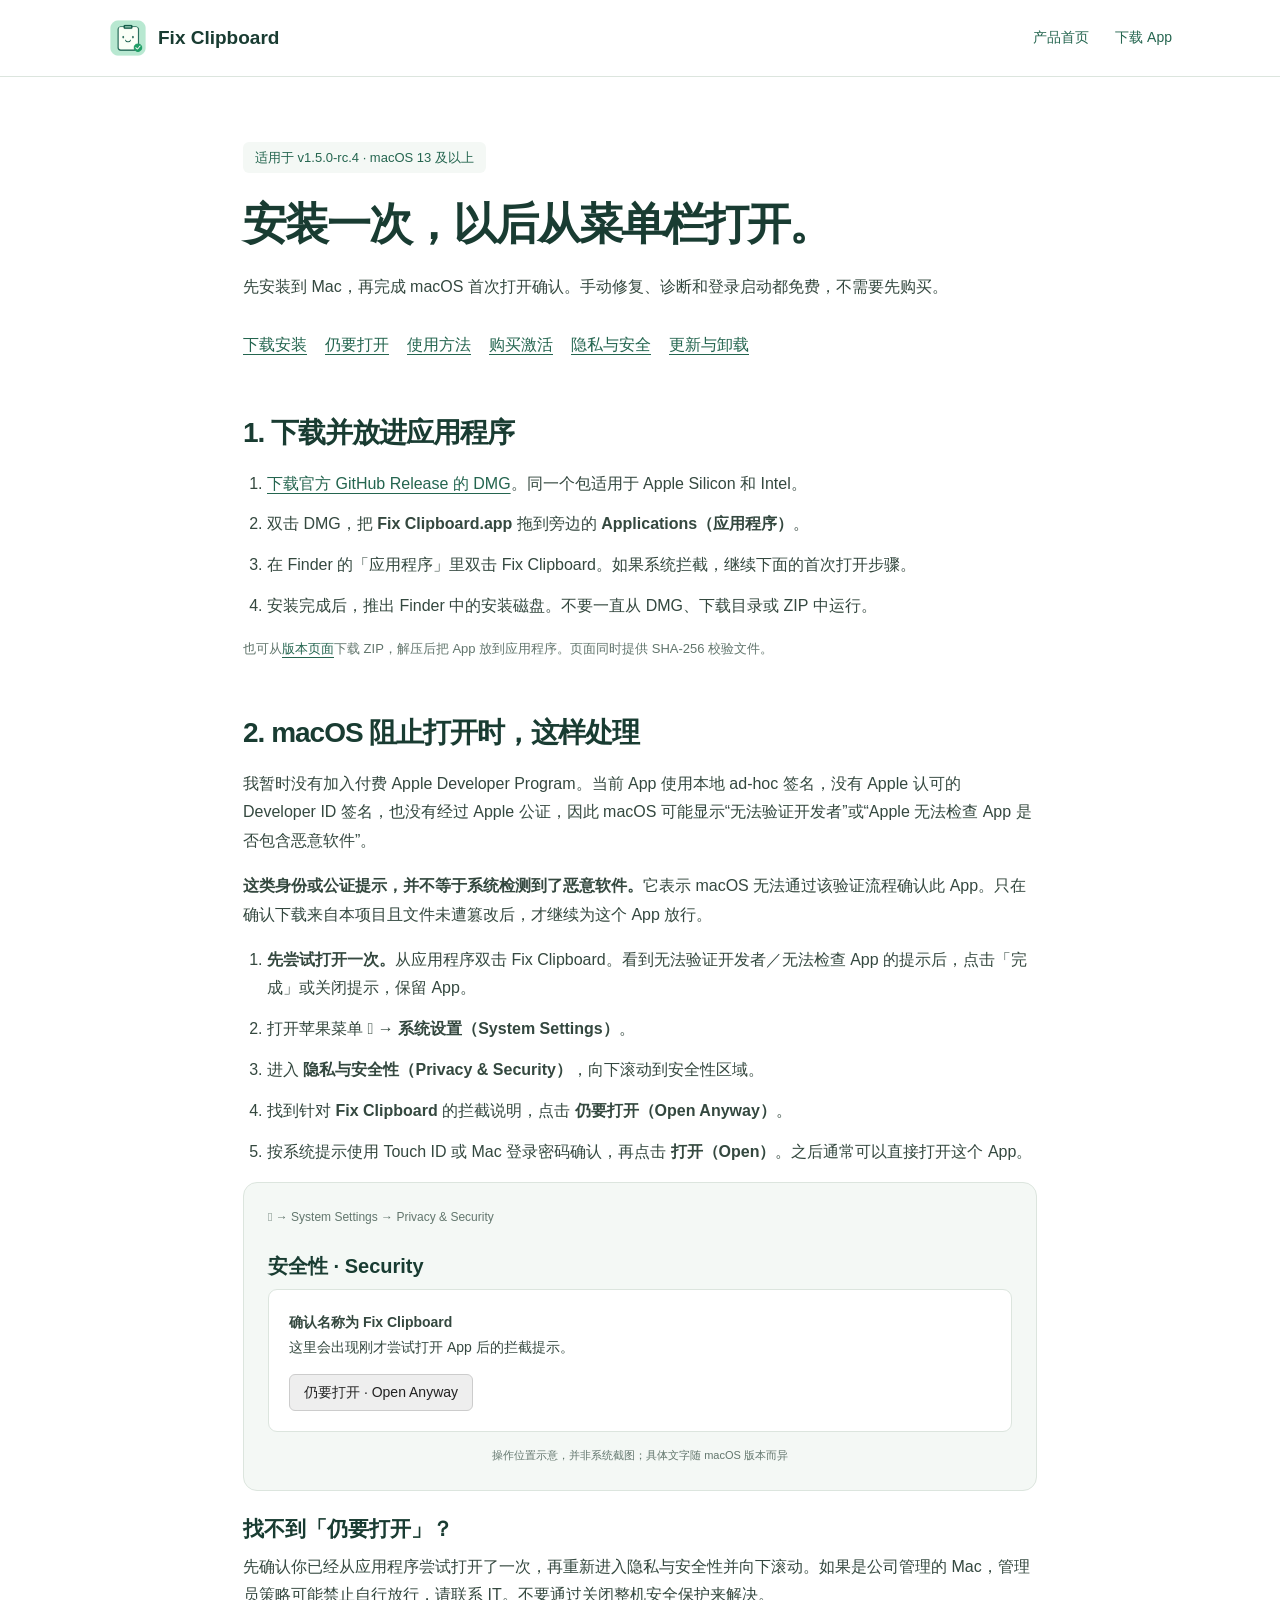
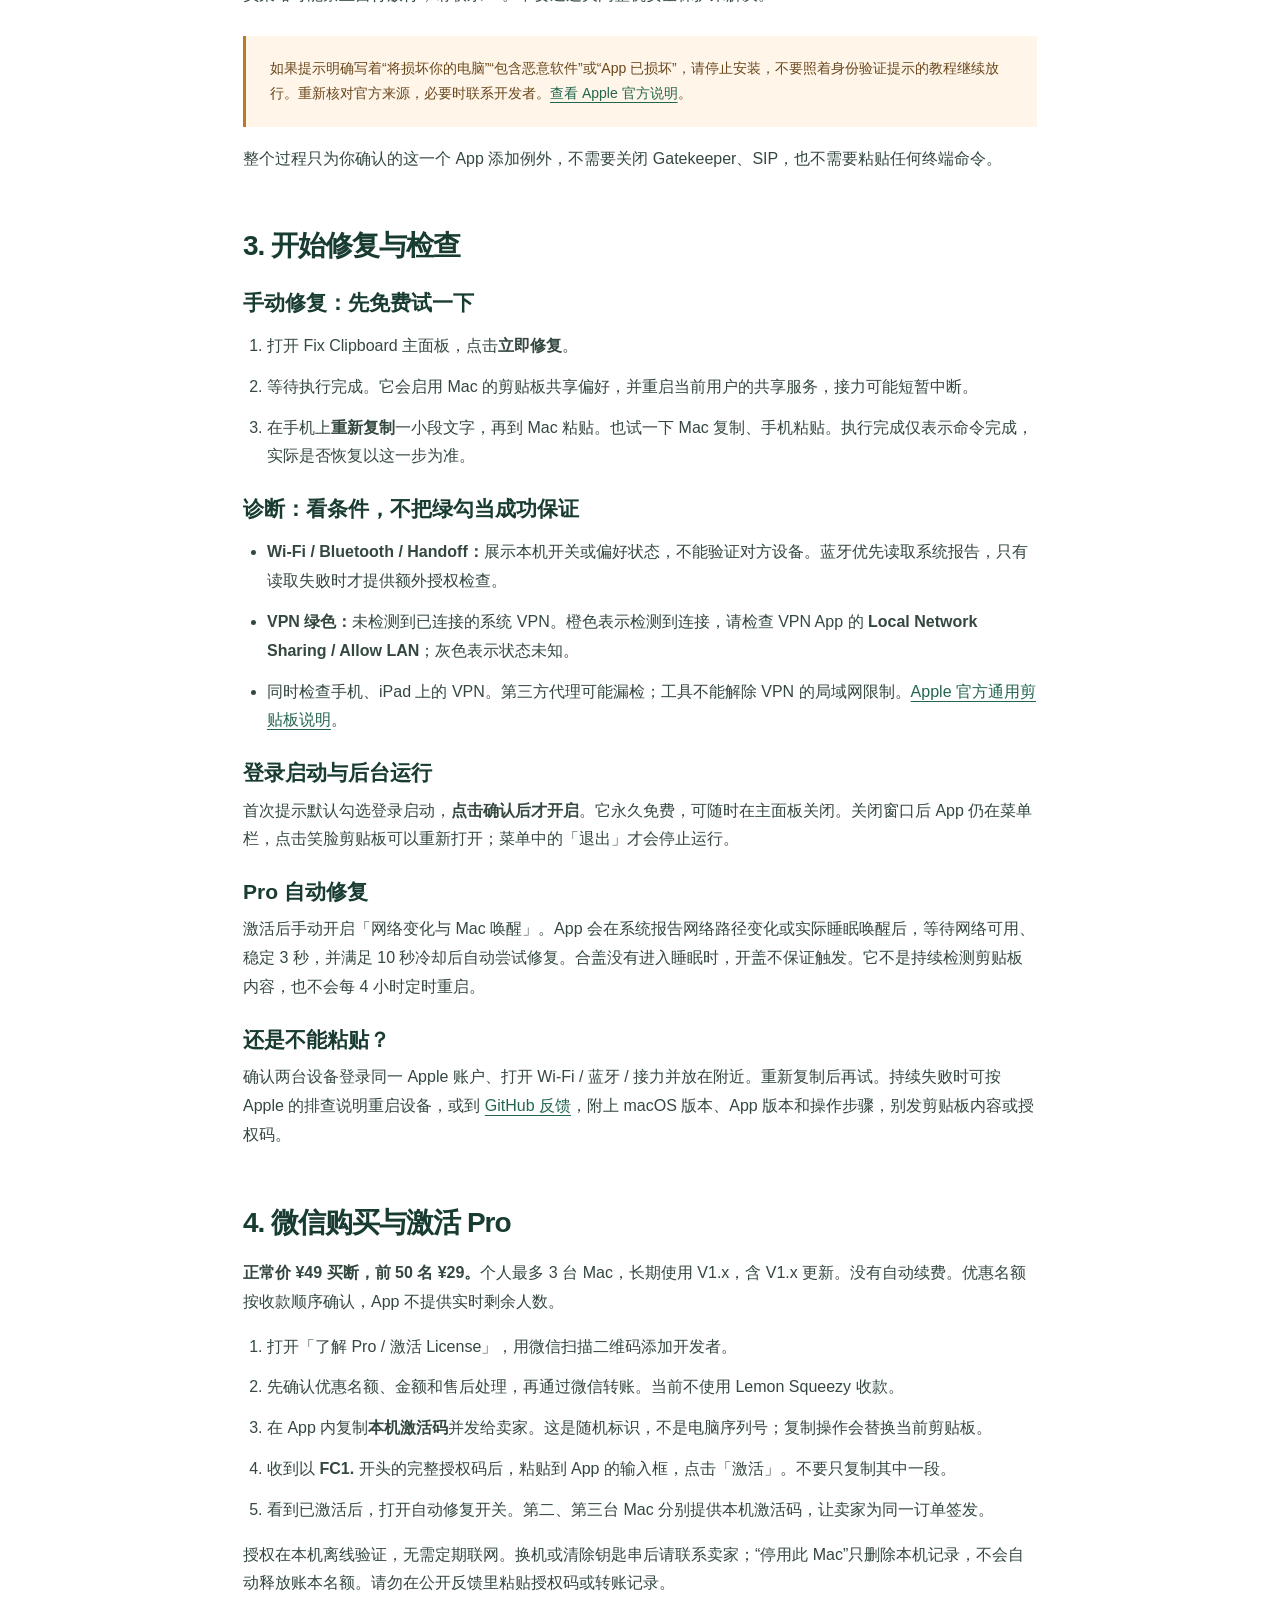
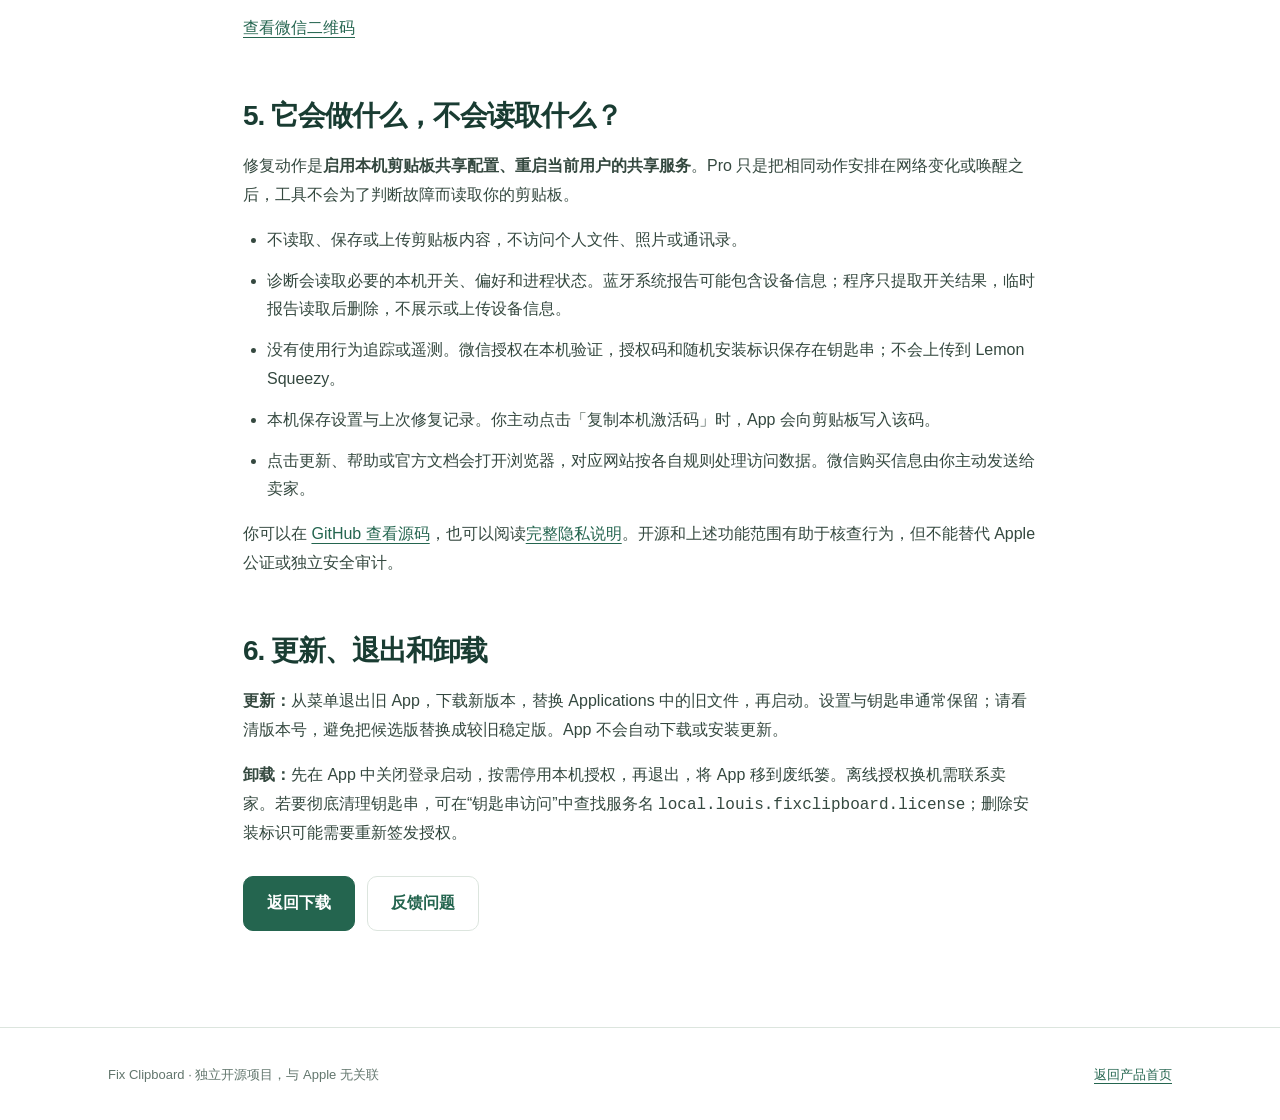
==== docs/guide.html @ 9eb671f0 "docs: launch product landing page and installation guide" ====
<!doctype html><html lang="zh-CN"><head><meta charset="utf-8"><meta name="viewport" content="width=device-width,initial-scale=1"><title>安装与使用说明｜Fix Clipboard</title><meta name="description" content="Fix Clipboard 完整安装手册：DMG 安装、macOS 隐私与安全性中的仍要打开（Open Anyway）、手动修复、诊断、微信 Pro 激活与卸载。"><link rel="canonical" href="https://louislu888.github.io/fix-clipboard/guide.html"><link rel="icon" href="assets/app-icon.png"><link rel="stylesheet" href="style.css"></head><body><a class="skip" href="#main">跳到说明</a><header><nav aria-label="主导航"><a class="brand" href="./"><img src="assets/app-icon.png" alt="" width="40" height="40">Fix Clipboard</a><div class="navlinks"><a href="./">产品首页</a><a href="./#download">下载 App</a></div></nav></header><main id="main" class="wrap guide"><span class="release">适用于 v1.5.0-rc.4 · macOS 13 及以上</span><h1>安装一次，以后从菜单栏打开。</h1><p style="margin-top:20px">先安装到 Mac，再完成 macOS 首次打开确认。手动修复、诊断和登录启动都免费，不需要先购买。</p><div class="toc"><a href="#install">下载安装</a><a href="#open-anyway">仍要打开</a><a href="#use">使用方法</a><a href="#activate">购买激活</a><a href="#safety">隐私与安全</a><a href="#remove">更新与卸载</a></div>
<section id="install"><h2>1. 下载并放进应用程序</h2><ol><li><a href="https://github.com/LouisLu888/fix-clipboard/releases/download/v1.5.0-rc.4/Fix-Clipboard-1.5.0-rc.4-universal.dmg">下载官方 GitHub Release 的 DMG</a>。同一个包适用于 Apple Silicon 和 Intel。</li><li>双击 DMG，把 <strong>Fix Clipboard.app</strong> 拖到旁边的 <strong>Applications（应用程序）</strong>。</li><li>在 Finder 的「应用程序」里双击 Fix Clipboard。如果系统拦截，继续下面的首次打开步骤。</li><li>安装完成后，推出 Finder 中的安装磁盘。不要一直从 DMG、下载目录或 ZIP 中运行。</li></ol><p class="small">也可从<a href="https://github.com/LouisLu888/fix-clipboard/releases/tag/v1.5.0-rc.4">版本页面</a>下载 ZIP，解压后把 App 放到应用程序。页面同时提供 SHA-256 校验文件。</p></section>
<section id="open-anyway"><h2>2. macOS 阻止打开时，这样处理</h2><p>我暂时没有加入付费 Apple Developer Program。当前 App 使用本地 ad-hoc 签名，没有 Apple 认可的 Developer ID 签名，也没有经过 Apple 公证，因此 macOS 可能显示“无法验证开发者”或“Apple 无法检查 App 是否包含恶意软件”。</p><p><strong>这类身份或公证提示，并不等于系统检测到了恶意软件。</strong>它表示 macOS 无法通过该验证流程确认此 App。只在确认下载来自本项目且文件未遭篡改后，才继续为这个 App 放行。</p><ol><li><strong>先尝试打开一次。</strong>从应用程序双击 Fix Clipboard。看到无法验证开发者／无法检查 App 的提示后，点击「完成」或关闭提示，保留 App。</li><li>打开苹果菜单  → <strong>系统设置（System Settings）</strong>。</li><li>进入 <strong>隐私与安全性（Privacy &amp; Security）</strong>，向下滚动到安全性区域。</li><li>找到针对 <strong>Fix Clipboard</strong> 的拦截说明，点击 <strong>仍要打开（Open Anyway）</strong>。</li><li>按系统提示使用 Touch ID 或 Mac 登录密码确认，再点击 <strong>打开（Open）</strong>。之后通常可以直接打开这个 App。</li></ol><div class="settings"><div class="breadcrumb"> → System Settings → Privacy &amp; Security</div><h3>安全性 · Security</h3><div class="settings-panel"><strong>确认名称为 Fix Clipboard</strong><p>这里会出现刚才尝试打开 App 后的拦截提示。</p><span class="settings-button">仍要打开 · Open Anyway</span></div><p class="caption">操作位置示意，并非系统截图；具体文字随 macOS 版本而异</p></div><h3>找不到「仍要打开」？</h3><p>先确认你已经从应用程序尝试打开了一次，再重新进入隐私与安全性并向下滚动。如果是公司管理的 Mac，管理员策略可能禁止自行放行，请联系 IT。不要通过关闭整机安全保护来解决。</p><aside class="notice">如果提示明确写着“将损坏你的电脑”“包含恶意软件”或“App 已损坏”，请停止安装，不要照着身份验证提示的教程继续放行。重新核对官方来源，必要时联系开发者。<a href="https://support.apple.com/zh-cn/102445">查看 Apple 官方说明</a>。</aside><p style="margin-top:18px">整个过程只为你确认的这一个 App 添加例外，不需要关闭 Gatekeeper、SIP，也不需要粘贴任何终端命令。</p></section>
<section id="use"><h2>3. 开始修复与检查</h2><h3>手动修复：先免费试一下</h3><ol><li>打开 Fix Clipboard 主面板，点击<strong>立即修复</strong>。</li><li>等待执行完成。它会启用 Mac 的剪贴板共享偏好，并重启当前用户的共享服务，接力可能短暂中断。</li><li>在手机上<strong>重新复制</strong>一小段文字，再到 Mac 粘贴。也试一下 Mac 复制、手机粘贴。执行完成仅表示命令完成，实际是否恢复以这一步为准。</li></ol><h3>诊断：看条件，不把绿勾当成功保证</h3><ul><li><strong>Wi-Fi / Bluetooth / Handoff：</strong>展示本机开关或偏好状态，不能验证对方设备。蓝牙优先读取系统报告，只有读取失败时才提供额外授权检查。</li><li><strong>VPN 绿色：</strong>未检测到已连接的系统 VPN。橙色表示检测到连接，请检查 VPN App 的 <strong>Local Network Sharing / Allow LAN</strong>；灰色表示状态未知。</li><li>同时检查手机、iPad 上的 VPN。第三方代理可能漏检；工具不能解除 VPN 的局域网限制。<a href="https://support.apple.com/zh-cn/guide/iphone/iph220ea8dca/ios">Apple 官方通用剪贴板说明</a>。</li></ul><h3>登录启动与后台运行</h3><p>首次提示默认勾选登录启动，<strong>点击确认后才开启</strong>。它永久免费，可随时在主面板关闭。关闭窗口后 App 仍在菜单栏，点击笑脸剪贴板可以重新打开；菜单中的「退出」才会停止运行。</p><h3>Pro 自动修复</h3><p>激活后手动开启「网络变化与 Mac 唤醒」。App 会在系统报告网络路径变化或实际睡眠唤醒后，等待网络可用、稳定 3 秒，并满足 10 秒冷却后自动尝试修复。合盖没有进入睡眠时，开盖不保证触发。它不是持续检测剪贴板内容，也不会每 4 小时定时重启。</p><h3>还是不能粘贴？</h3><p>确认两台设备登录同一 Apple 账户、打开 Wi-Fi / 蓝牙 / 接力并放在附近。重新复制后再试。持续失败时可按 Apple 的排查说明重启设备，或到 <a href="https://github.com/LouisLu888/fix-clipboard/issues/new/choose">GitHub 反馈</a>，附上 macOS 版本、App 版本和操作步骤，别发剪贴板内容或授权码。</p></section>
<section id="activate"><h2>4. 微信购买与激活 Pro</h2><p><strong>正常价 ¥49 买断，前 50 名 ¥29。</strong>个人最多 3 台 Mac，长期使用 V1.x，含 V1.x 更新。没有自动续费。优惠名额按收款顺序确认，App 不提供实时剩余人数。</p><ol><li>打开「了解 Pro / 激活 License」，用微信扫描二维码添加开发者。</li><li>先确认优惠名额、金额和售后处理，再通过微信转账。当前不使用 Lemon Squeezy 收款。</li><li>在 App 内复制<strong>本机激活码</strong>并发给卖家。这是随机标识，不是电脑序列号；复制操作会替换当前剪贴板。</li><li>收到以 <strong>FC1.</strong> 开头的完整授权码后，粘贴到 App 的输入框，点击「激活」。不要只复制其中一段。</li><li>看到已激活后，打开自动修复开关。第二、第三台 Mac 分别提供本机激活码，让卖家为同一订单签发。</li></ol><p>授权在本机离线验证，无需定期联网。换机或清除钥匙串后请联系卖家；“停用此 Mac”只删除本机记录，不会自动释放账本名额。请勿在公开反馈里粘贴授权码或转账记录。</p><p><a href="./#pro">查看微信二维码</a></p></section>
<section id="safety"><h2>5. 它会做什么，不会读取什么？</h2><p>修复动作是<strong>启用本机剪贴板共享配置、重启当前用户的共享服务</strong>。Pro 只是把相同动作安排在网络变化或唤醒之后，工具不会为了判断故障而读取你的剪贴板。</p><ul><li>不读取、保存或上传剪贴板内容，不访问个人文件、照片或通讯录。</li><li>诊断会读取必要的本机开关、偏好和进程状态。蓝牙系统报告可能包含设备信息；程序只提取开关结果，临时报告读取后删除，不展示或上传设备信息。</li><li>没有使用行为追踪或遥测。微信授权在本机验证，授权码和随机安装标识保存在钥匙串；不会上传到 Lemon Squeezy。</li><li>本机保存设置与上次修复记录。你主动点击「复制本机激活码」时，App 会向剪贴板写入该码。</li><li>点击更新、帮助或官方文档会打开浏览器，对应网站按各自规则处理访问数据。微信购买信息由你主动发送给卖家。</li></ul><p>你可以在 <a href="https://github.com/LouisLu888/fix-clipboard">GitHub 查看源码</a>，也可以阅读<a href="https://github.com/LouisLu888/fix-clipboard/blob/main/docs/PRIVACY.md">完整隐私说明</a>。开源和上述功能范围有助于核查行为，但不能替代 Apple 公证或独立安全审计。</p></section>
<section id="remove"><h2>6. 更新、退出和卸载</h2><p><strong>更新：</strong>从菜单退出旧 App，下载新版本，替换 Applications 中的旧文件，再启动。设置与钥匙串通常保留；请看清版本号，避免把候选版替换成较旧稳定版。App 不会自动下载或安装更新。</p><p><strong>卸载：</strong>先在 App 中关闭登录启动，按需停用本机授权，再退出，将 App 移到废纸篓。离线授权换机需联系卖家。若要彻底清理钥匙串，可在“钥匙串访问”中查找服务名 <code>local.louis.fixclipboard.license</code>；删除安装标识可能需要重新签发授权。</p></section><div class="actions"><a class="button" href="./#download">返回下载</a><a class="button secondary" href="https://github.com/LouisLu888/fix-clipboard/issues/new/choose">反馈问题</a></div></main><footer><div class="wrap footer-inner"><span>Fix Clipboard · 独立开源项目，与 Apple 无关联</span><a href="./">返回产品首页</a></div></footer></body></html>
---- docs/style.css ----
:root{--ink:#193c32;--body:#34483f;--muted:#62766d;--green:#24654f;--mint:#d9eee3;--paper:#fff;--line:#dce5de;--soft:#f4f8f5;--amber:#8b4c0b}*{box-sizing:border-box}html{scroll-behavior:smooth;scroll-padding-top:90px}body{margin:0;background:var(--paper);color:var(--body);font:16px/1.8 -apple-system,BlinkMacSystemFont,"PingFang SC","Microsoft YaHei",sans-serif}a{color:var(--green);text-underline-offset:4px}a:hover{color:#143b2e}button,a,summary{-webkit-tap-highlight-color:transparent}a:focus-visible,button:focus-visible,summary:focus-visible{outline:3px solid #b76916;outline-offset:5px}h1,h2,h3,p{margin:0}h1,h2,h3{color:var(--ink);line-height:1.3}h1{font-size:clamp(40px,5vw,66px);letter-spacing:-2px;font-weight:750}h2{font-size:clamp(28px,3vw,40px);letter-spacing:-1px}h3{font-size:21px}p+p{margin-top:16px}img{max-width:100%;height:auto}nav,.wrap{max-width:1120px;margin:auto;padding:0 28px}.skip{position:absolute;top:-100px}.skip:focus{top:10px;z-index:99;background:white;padding:10px}header{position:sticky;top:0;background:#ffffffed;backdrop-filter:blur(12px);z-index:10;border-bottom:1px solid var(--line)}nav{height:76px;display:flex;align-items:center;justify-content:space-between;gap:20px}.brand{display:flex;align-items:center;gap:10px;font-size:19px;font-weight:750;color:var(--ink);text-decoration:none;white-space:nowrap}.brand img{width:40px;height:40px}.navlinks{display:flex;align-items:center;gap:26px;font-size:14px}.navlinks a{text-decoration:none}.button{display:inline-flex;align-items:center;justify-content:center;gap:8px;background:var(--green);color:white!important;text-decoration:none;font-weight:650;padding:12px 23px;border-radius:10px;min-height:48px;border:1px solid var(--green)}.button:hover{background:#184f3b}.button.secondary{background:transparent;color:var(--green)!important;border-color:var(--line)}.actions{display:flex;flex-wrap:wrap;gap:12px;margin:28px 0 16px}.small{font-size:13px;color:var(--muted)}.hero{display:grid;grid-template-columns:1.1fr 1fr;gap:60px;align-items:center;padding-top:78px;padding-bottom:80px}.hero .intro{margin-top:24px;font-size:19px;max-width:480px}.release{display:inline-block;margin-bottom:22px;padding:4px 12px;border-radius:6px;background:var(--soft);font-size:13px;color:var(--green)}.preview{background:var(--mint);padding:35px 26px 20px;border-radius:34px 34px 12px 12px}.window{background:#fff;border:1px solid #cbded1;border-radius:16px;box-shadow:0 20px 35px #21483216;overflow:hidden}.titlebar{display:flex;align-items:center;gap:6px;padding:14px;border-bottom:1px solid var(--line)}.dot{height:9px;width:9px;border-radius:50%;background:#d9dedb}.titlebar span:last-child{margin:auto;font-size:11px;color:var(--muted);padding-right:32px}.window-body{padding:24px}.apphead{display:flex;gap:13px;align-items:center;margin-bottom:24px}.apphead img{width:58px}.apphead strong{font-size:20px;color:var(--ink)}.pill{font-size:10px;padding:3px 7px;background:var(--mint);color:var(--green);border-radius:5px}.repair-display{background:var(--soft);padding:20px;border-radius:12px}.repair-display h3{font-size:20px;margin:9px 0}.repair-display p{font-size:12px}.mock-button{display:block;background:var(--green);color:white;text-align:center;border-radius:8px;padding:8px;margin-top:16px;font-size:14px}.row{display:flex;justify-content:space-between;gap:12px;font-size:13px;padding:14px 0;border-bottom:1px solid var(--line)}.row:last-child{border:0}.check{color:var(--green)}.caption{font-size:11px;color:var(--muted);text-align:center;margin-top:14px}.install-banner{background:var(--soft);border-left:4px solid var(--green);padding:22px 26px;display:flex;align-items:center;justify-content:space-between;gap:25px}.install-banner p{font-size:14px;margin-top:4px}.section{padding-top:90px;padding-bottom:90px}.section-head{max-width:650px;margin-bottom:34px}.section-head p{margin-top:15px;color:var(--muted)}.story{display:grid;grid-template-columns:.7fr 1fr;gap:80px;border-bottom:1px solid var(--line)}.story h2{max-width:330px}.story-text{font-size:17px}.byline{font-size:13px;color:var(--muted);margin-top:24px}.steps{display:grid;grid-template-columns:repeat(3,1fr);gap:35px}.step-number{display:flex;align-items:center;justify-content:center;width:36px;height:36px;border:1px solid var(--green);border-radius:50%;margin-bottom:18px;color:var(--green)}.steps p{margin-top:12px;font-size:15px}.steps h3{font-size:19px}.tinted{background:var(--soft)}.plans{display:grid;grid-template-columns:1fr 1.15fr;gap:34px;align-items:start}.plan{padding:32px;border:1px solid var(--line);border-radius:16px;background:#fff}.plan.pro{border:2px solid var(--green)}.price{font-size:46px;font-weight:720;color:var(--ink);margin:14px 0 0;line-height:1.2}.price small{font-size:15px;font-weight:400}.plan ul{padding:0;list-style:none;margin:24px 0}.plan li{padding:6px 0}.plan li:before{content:'✓';color:var(--green);margin-right:10px}.plan .lede{margin:12px 0;font-size:14px}.purchase{display:grid;grid-template-columns:140px 1fr;gap:20px;align-items:center;border-top:1px solid var(--line);padding-top:24px}.purchase img{background:white;width:140px}.purchase p{font-size:13px}.purchase a{display:block;font-size:12px;text-align:center}.notice{padding:20px 24px;background:#fff6e9;border-left:3px solid #b97926;font-size:14px;color:#6a461b;margin-top:26px}.install-grid{display:grid;grid-template-columns:1fr 1fr;gap:56px;align-items:center}.instruction-list{padding-left:22px}.instruction-list li{padding:9px 0}.settings{background:var(--soft);padding:24px;border:1px solid var(--line);border-radius:14px}.settings .breadcrumb{font-size:12px;color:var(--muted);margin-bottom:20px}.settings h3{font-size:20px;margin-bottom:25px}.settings-panel{padding:20px;background:white;border:1px solid var(--line);border-radius:9px;font-size:14px}.settings-button{display:inline-block;background:#eee;border:1px solid #ccc;border-radius:6px;padding:5px 14px;margin-top:14px;color:#222}.faq{max-width:780px}details{border-bottom:1px solid var(--line);padding:20px 0}summary{cursor:pointer;color:var(--ink);font-size:17px;font-weight:600}details p{margin-top:14px;font-size:15px}footer{border-top:1px solid var(--line);padding:35px 0;color:var(--muted);font-size:13px}.footer-inner{display:flex;justify-content:space-between;gap:20px;flex-wrap:wrap}.footer-links{display:flex;gap:20px}.guide{max-width:850px;padding-top:65px;padding-bottom:80px}.guide h1{font-size:44px}.guide section{margin-top:55px}.guide h2{font-size:28px;margin-bottom:18px}.guide h3{margin-top:24px;margin-bottom:10px}.guide ul,.guide ol{padding-left:24px}.guide li{margin-bottom:12px}.guide .toc{display:flex;flex-wrap:wrap;gap:18px;margin:30px 0}.final-cta{display:flex;align-items:center;justify-content:space-between;gap:30px;padding:45px;background:var(--mint);border-radius:20px}.final-cta h2{font-size:28px}.final-cta p{margin-top:8px;font-size:14px}@media(max-width:800px){.hero{gap:35px;padding-top:45px;grid-template-columns:1fr}.hero .intro{max-width:600px}.preview{max-width:470px;width:100%;margin:auto}.story{grid-template-columns:1fr;gap:26px}.story h2{max-width:none}.plans,.install-grid{grid-template-columns:1fr;gap:28px}.section{padding-top:60px;padding-bottom:60px}.navlinks{gap:16px}.navlinks .optional{display:none}.steps{gap:20px}.install-banner,.final-cta{align-items:flex-start;flex-direction:column}.final-cta{padding:28px}}@media(max-width:480px){nav,.wrap{padding-left:20px;padding-right:20px}.navlinks a:not(:last-child){display:none}.brand{font-size:17px}.steps{grid-template-columns:1fr;gap:30px}.step-number{float:left;margin-right:15px}.steps p{clear:both;padding-top:7px}.purchase{grid-template-columns:1fr}.purchase img{display:block;margin:auto;width:190px}.plan{padding:24px}.guide h1{font-size:36px}h1{letter-spacing:-1px}.hero{padding-bottom:45px}.preview{padding:24px 16px 16px}}@media(prefers-reduced-motion:reduce){html{scroll-behavior:auto}}
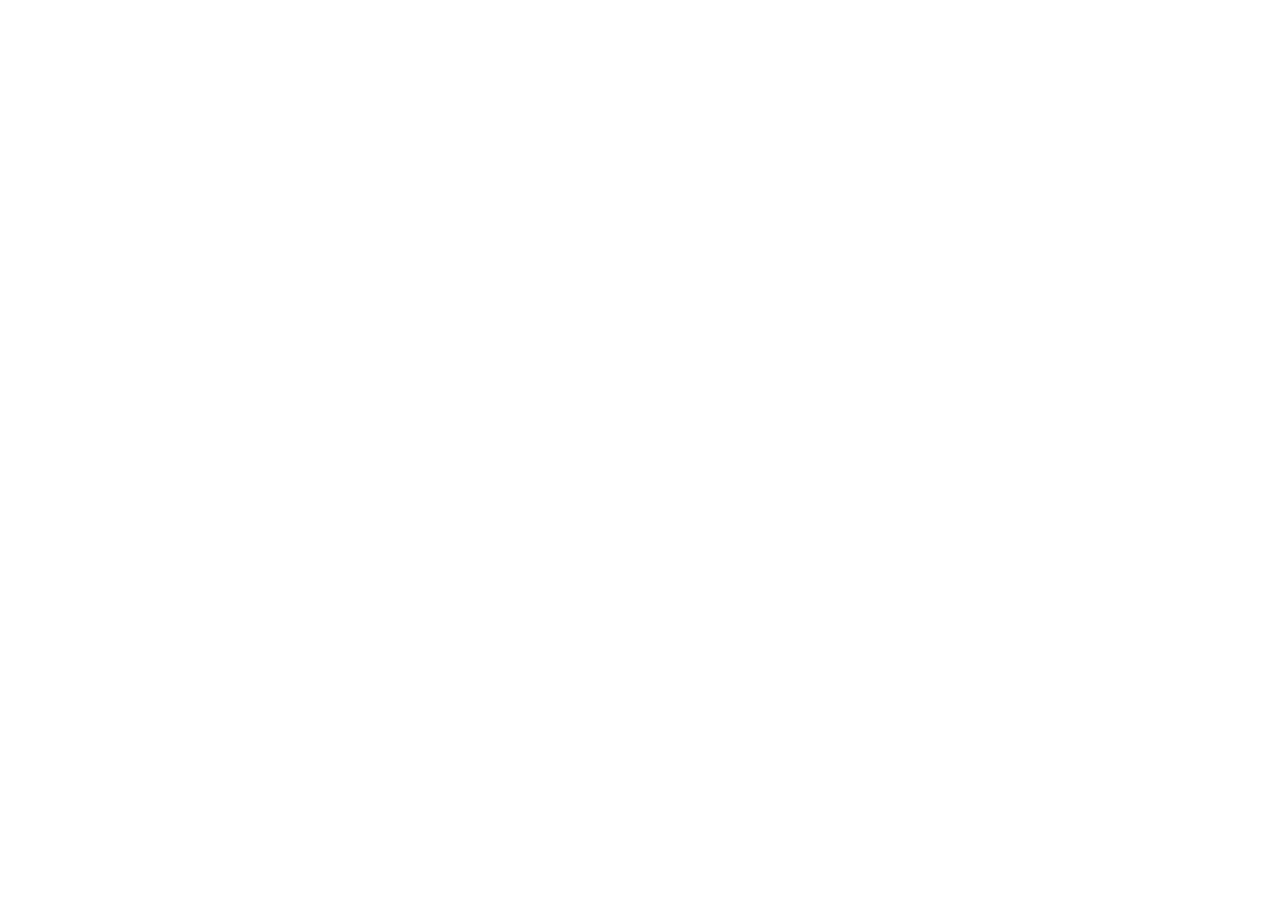
==== commit 93c7b7e3: "docs: redirect landing page to jiabinlu.com/products/fix-clipboard The landing page and guide now li" ====
--- a/docs/guide.html
+++ b/docs/guide.html
@@ -1,7 +1 @@
-<!doctype html><html lang="zh-CN"><head><meta charset="utf-8"><meta name="viewport" content="width=device-width,initial-scale=1"><title>安装与使用说明｜Fix Clipboard</title><meta name="description" content="Fix Clipboard 完整安装手册：DMG 安装、macOS 隐私与安全性中的仍要打开（Open Anyway）、手动修复、诊断、微信 Pro 激活与卸载。"><link rel="canonical" href="https://louislu888.github.io/fix-clipboard/guide.html"><link rel="icon" href="assets/app-icon.png"><link rel="stylesheet" href="style.css"></head><body><a class="skip" href="#main">跳到说明</a><header><nav aria-label="主导航"><a class="brand" href="./"><img src="assets/app-icon.png" alt="" width="40" height="40">Fix Clipboard</a><div class="navlinks"><a href="./">产品首页</a><a href="./#download">下载 App</a></div></nav></header><main id="main" class="wrap guide"><span class="release">适用于 v1.5.0-rc.4 · macOS 13 及以上</span><h1>安装一次，以后从菜单栏打开。</h1><p style="margin-top:20px">先安装到 Mac，再完成 macOS 首次打开确认。手动修复、诊断和登录启动都免费，不需要先购买。</p><div class="toc"><a href="#install">下载安装</a><a href="#open-anyway">仍要打开</a><a href="#use">使用方法</a><a href="#activate">购买激活</a><a href="#safety">隐私与安全</a><a href="#remove">更新与卸载</a></div>
-<section id="install"><h2>1. 下载并放进应用程序</h2><ol><li><a href="https://github.com/LouisLu888/fix-clipboard/releases/download/v1.5.0-rc.4/Fix-Clipboard-1.5.0-rc.4-universal.dmg">下载官方 GitHub Release 的 DMG</a>。同一个包适用于 Apple Silicon 和 Intel。</li><li>双击 DMG，把 <strong>Fix Clipboard.app</strong> 拖到旁边的 <strong>Applications（应用程序）</strong>。</li><li>在 Finder 的「应用程序」里双击 Fix Clipboard。如果系统拦截，继续下面的首次打开步骤。</li><li>安装完成后，推出 Finder 中的安装磁盘。不要一直从 DMG、下载目录或 ZIP 中运行。</li></ol><p class="small">也可从<a href="https://github.com/LouisLu888/fix-clipboard/releases/tag/v1.5.0-rc.4">版本页面</a>下载 ZIP，解压后把 App 放到应用程序。页面同时提供 SHA-256 校验文件。</p></section>
-<section id="open-anyway"><h2>2. macOS 阻止打开时，这样处理</h2><p>我暂时没有加入付费 Apple Developer Program。当前 App 使用本地 ad-hoc 签名，没有 Apple 认可的 Developer ID 签名，也没有经过 Apple 公证，因此 macOS 可能显示“无法验证开发者”或“Apple 无法检查 App 是否包含恶意软件”。</p><p><strong>这类身份或公证提示，并不等于系统检测到了恶意软件。</strong>它表示 macOS 无法通过该验证流程确认此 App。只在确认下载来自本项目且文件未遭篡改后，才继续为这个 App 放行。</p><ol><li><strong>先尝试打开一次。</strong>从应用程序双击 Fix Clipboard。看到无法验证开发者／无法检查 App 的提示后，点击「完成」或关闭提示，保留 App。</li><li>打开苹果菜单  → <strong>系统设置（System Settings）</strong>。</li><li>进入 <strong>隐私与安全性（Privacy &amp; Security）</strong>，向下滚动到安全性区域。</li><li>找到针对 <strong>Fix Clipboard</strong> 的拦截说明，点击 <strong>仍要打开（Open Anyway）</strong>。</li><li>按系统提示使用 Touch ID 或 Mac 登录密码确认，再点击 <strong>打开（Open）</strong>。之后通常可以直接打开这个 App。</li></ol><div class="settings"><div class="breadcrumb"> → System Settings → Privacy &amp; Security</div><h3>安全性 · Security</h3><div class="settings-panel"><strong>确认名称为 Fix Clipboard</strong><p>这里会出现刚才尝试打开 App 后的拦截提示。</p><span class="settings-button">仍要打开 · Open Anyway</span></div><p class="caption">操作位置示意，并非系统截图；具体文字随 macOS 版本而异</p></div><h3>找不到「仍要打开」？</h3><p>先确认你已经从应用程序尝试打开了一次，再重新进入隐私与安全性并向下滚动。如果是公司管理的 Mac，管理员策略可能禁止自行放行，请联系 IT。不要通过关闭整机安全保护来解决。</p><aside class="notice">如果提示明确写着“将损坏你的电脑”“包含恶意软件”或“App 已损坏”，请停止安装，不要照着身份验证提示的教程继续放行。重新核对官方来源，必要时联系开发者。<a href="https://support.apple.com/zh-cn/102445">查看 Apple 官方说明</a>。</aside><p style="margin-top:18px">整个过程只为你确认的这一个 App 添加例外，不需要关闭 Gatekeeper、SIP，也不需要粘贴任何终端命令。</p></section>
-<section id="use"><h2>3. 开始修复与检查</h2><h3>手动修复：先免费试一下</h3><ol><li>打开 Fix Clipboard 主面板，点击<strong>立即修复</strong>。</li><li>等待执行完成。它会启用 Mac 的剪贴板共享偏好，并重启当前用户的共享服务，接力可能短暂中断。</li><li>在手机上<strong>重新复制</strong>一小段文字，再到 Mac 粘贴。也试一下 Mac 复制、手机粘贴。执行完成仅表示命令完成，实际是否恢复以这一步为准。</li></ol><h3>诊断：看条件，不把绿勾当成功保证</h3><ul><li><strong>Wi-Fi / Bluetooth / Handoff：</strong>展示本机开关或偏好状态，不能验证对方设备。蓝牙优先读取系统报告，只有读取失败时才提供额外授权检查。</li><li><strong>VPN 绿色：</strong>未检测到已连接的系统 VPN。橙色表示检测到连接，请检查 VPN App 的 <strong>Local Network Sharing / Allow LAN</strong>；灰色表示状态未知。</li><li>同时检查手机、iPad 上的 VPN。第三方代理可能漏检；工具不能解除 VPN 的局域网限制。<a href="https://support.apple.com/zh-cn/guide/iphone/iph220ea8dca/ios">Apple 官方通用剪贴板说明</a>。</li></ul><h3>登录启动与后台运行</h3><p>首次提示默认勾选登录启动，<strong>点击确认后才开启</strong>。它永久免费，可随时在主面板关闭。关闭窗口后 App 仍在菜单栏，点击笑脸剪贴板可以重新打开；菜单中的「退出」才会停止运行。</p><h3>Pro 自动修复</h3><p>激活后手动开启「网络变化与 Mac 唤醒」。App 会在系统报告网络路径变化或实际睡眠唤醒后，等待网络可用、稳定 3 秒，并满足 10 秒冷却后自动尝试修复。合盖没有进入睡眠时，开盖不保证触发。它不是持续检测剪贴板内容，也不会每 4 小时定时重启。</p><h3>还是不能粘贴？</h3><p>确认两台设备登录同一 Apple 账户、打开 Wi-Fi / 蓝牙 / 接力并放在附近。重新复制后再试。持续失败时可按 Apple 的排查说明重启设备，或到 <a href="https://github.com/LouisLu888/fix-clipboard/issues/new/choose">GitHub 反馈</a>，附上 macOS 版本、App 版本和操作步骤，别发剪贴板内容或授权码。</p></section>
-<section id="activate"><h2>4. 微信购买与激活 Pro</h2><p><strong>正常价 ¥49 买断，前 50 名 ¥29。</strong>个人最多 3 台 Mac，长期使用 V1.x，含 V1.x 更新。没有自动续费。优惠名额按收款顺序确认，App 不提供实时剩余人数。</p><ol><li>打开「了解 Pro / 激活 License」，用微信扫描二维码添加开发者。</li><li>先确认优惠名额、金额和售后处理，再通过微信转账。当前不使用 Lemon Squeezy 收款。</li><li>在 App 内复制<strong>本机激活码</strong>并发给卖家。这是随机标识，不是电脑序列号；复制操作会替换当前剪贴板。</li><li>收到以 <strong>FC1.</strong> 开头的完整授权码后，粘贴到 App 的输入框，点击「激活」。不要只复制其中一段。</li><li>看到已激活后，打开自动修复开关。第二、第三台 Mac 分别提供本机激活码，让卖家为同一订单签发。</li></ol><p>授权在本机离线验证，无需定期联网。换机或清除钥匙串后请联系卖家；“停用此 Mac”只删除本机记录，不会自动释放账本名额。请勿在公开反馈里粘贴授权码或转账记录。</p><p><a href="./#pro">查看微信二维码</a></p></section>
-<section id="safety"><h2>5. 它会做什么，不会读取什么？</h2><p>修复动作是<strong>启用本机剪贴板共享配置、重启当前用户的共享服务</strong>。Pro 只是把相同动作安排在网络变化或唤醒之后，工具不会为了判断故障而读取你的剪贴板。</p><ul><li>不读取、保存或上传剪贴板内容，不访问个人文件、照片或通讯录。</li><li>诊断会读取必要的本机开关、偏好和进程状态。蓝牙系统报告可能包含设备信息；程序只提取开关结果，临时报告读取后删除，不展示或上传设备信息。</li><li>没有使用行为追踪或遥测。微信授权在本机验证，授权码和随机安装标识保存在钥匙串；不会上传到 Lemon Squeezy。</li><li>本机保存设置与上次修复记录。你主动点击「复制本机激活码」时，App 会向剪贴板写入该码。</li><li>点击更新、帮助或官方文档会打开浏览器，对应网站按各自规则处理访问数据。微信购买信息由你主动发送给卖家。</li></ul><p>你可以在 <a href="https://github.com/LouisLu888/fix-clipboard">GitHub 查看源码</a>，也可以阅读<a href="https://github.com/LouisLu888/fix-clipboard/blob/main/docs/PRIVACY.md">完整隐私说明</a>。开源和上述功能范围有助于核查行为，但不能替代 Apple 公证或独立安全审计。</p></section>
-<section id="remove"><h2>6. 更新、退出和卸载</h2><p><strong>更新：</strong>从菜单退出旧 App，下载新版本，替换 Applications 中的旧文件，再启动。设置与钥匙串通常保留；请看清版本号，避免把候选版替换成较旧稳定版。App 不会自动下载或安装更新。</p><p><strong>卸载：</strong>先在 App 中关闭登录启动，按需停用本机授权，再退出，将 App 移到废纸篓。离线授权换机需联系卖家。若要彻底清理钥匙串，可在“钥匙串访问”中查找服务名 <code>local.louis.fixclipboard.license</code>；删除安装标识可能需要重新签发授权。</p></section><div class="actions"><a class="button" href="./#download">返回下载</a><a class="button secondary" href="https://github.com/LouisLu888/fix-clipboard/issues/new/choose">反馈问题</a></div></main><footer><div class="wrap footer-inner"><span>Fix Clipboard · 独立开源项目，与 Apple 无关联</span><a href="./">返回产品首页</a></div></footer></body></html>
+<!doctype html><html lang="zh-CN"><head><meta charset="utf-8"><title>Fix Clipboard 已迁移</title><link rel="canonical" href="https://www.jiabinlu.com/products/fix-clipboard/guide.html"><meta name="robots" content="noindex"><meta http-equiv="refresh" content="0; url=https://www.jiabinlu.com/products/fix-clipboard/guide.html"><script>location.replace("https://www.jiabinlu.com/products/fix-clipboard/guide.html" + location.hash);</script></head><body><p>Fix Clipboard 页面已迁移到 <a href="https://www.jiabinlu.com/products/fix-clipboard/guide.html">https://www.jiabinlu.com/products/fix-clipboard/guide.html</a></p></body></html>
